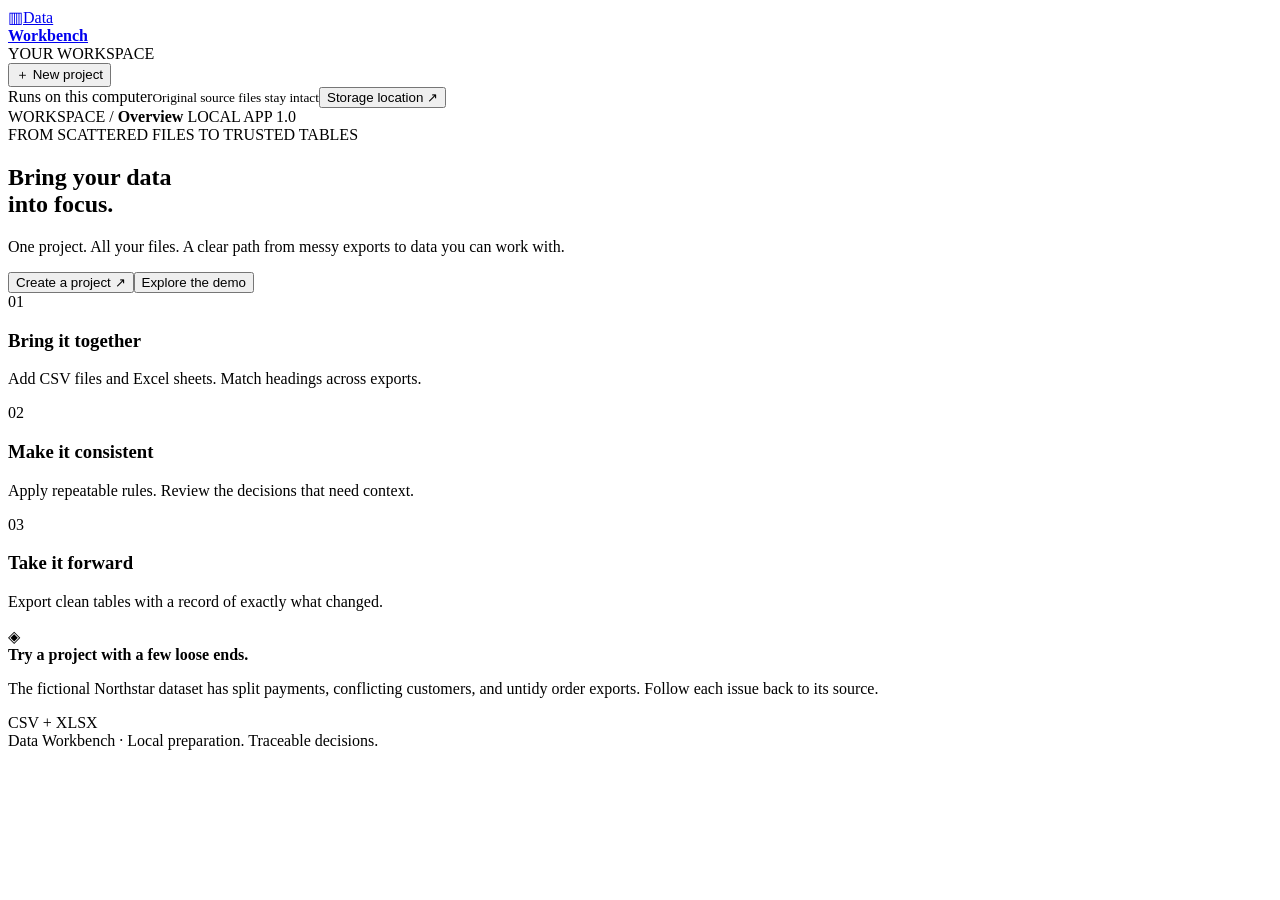
==== web/index.html @ 4376e587 "Release Data Workbench 2.0.0 with verified Excel parity and external benchmarks" ====
<!doctype html>
<html lang="en">
<head><meta charset="utf-8"><meta name="viewport" content="width=device-width,initial-scale=1"><title>Data Workbench</title><link rel="stylesheet" href="/static/style.css"><script defer src="/static/app.js"></script></head>
<body>
<aside class="sidebar"><a class="brand" href="/" aria-label="Data Workbench home"><span class="brandmark">▥</span><span>Data<br><b>Workbench</b></span></a><div class="sidebar-label">YOUR WORKSPACE</div><button id="new-project" class="new-button">＋ New project</button><nav id="projects" aria-label="Projects"></nav><div class="sidebar-bottom"><span class="local-dot"></span> Runs on this computer<small>Original source files stay intact</small><button id="storage-info" class="quiet">Storage location ↗</button></div></aside>
<main>
<header class="topbar"><span>WORKSPACE <span class="slash">/</span> <b id="breadcrumb">Overview</b></span><span class="local-pill"><i></i> LOCAL APP <span id="version">1.0</span></span></header>
<div id="notification" role="status" hidden></div>
<section id="welcome" class="welcome">
<div class="eyebrow">FROM SCATTERED FILES TO TRUSTED TABLES</div><h1>Bring your data<br>into focus.</h1><p class="lead">One project. All your files. A clear path from messy exports to data you can work with.</p>
<div class="welcome-actions"><button id="welcome-new" class="primary">Create a project <span>↗</span></button><button id="demo" class="secondary">Explore the demo</button></div>
<div class="flow"><div><span>01</span><h3>Bring it together</h3><p>Add CSV files and Excel sheets. Match headings across exports.</p></div><div><span>02</span><h3>Make it consistent</h3><p>Apply repeatable rules. Review the decisions that need context.</p></div><div><span>03</span><h3>Take it forward</h3><p>Export clean tables with a record of exactly what changed.</p></div></div>
<div class="demo-note"><span class="sample-icon">◈</span><div><b>Try a project with a few loose ends.</b><p>The fictional Northstar dataset has split payments, conflicting customers, and untidy order exports. Follow each issue back to its source.</p></div><span class="tag">CSV + XLSX</span></div>
</section>
<section id="workspace" hidden>
<div class="project-heading"><div><div class="eyebrow">PROJECT WORKSPACE</div><h1 id="project-name"></h1><p id="project-subtitle"></p></div><button id="run" class="primary">▶ Run project</button></div>
<div id="progress-panel" class="progress-panel" hidden><div><strong id="progress-label"></strong><span id="progress-number"></span></div><progress id="progress" max="100"></progress></div>
<div id="run-banner" class="banner" hidden></div>
<div class="tabs" role="tablist"><button data-tab="sources" class="active" role="tab">01 <span>Sources</span><b id="source-count">0</b></button><button data-tab="recipe" role="tab">02 <span>Recipe & relationships</span></button><button data-tab="review" role="tab">03 <span>Results & review</span><b id="review-count">—</b></button><button data-tab="export" role="tab">04 <span>Export</span></button></div>
<section id="sources-panel" class="tab-panel"><div class="section-heading"><div><h2>Your source files</h2><p>Keep related files together. Originals stay intact; cleaning happens in a new run.</p></div><span class="muted">CSV & XLSX · 50 MB per file</span></div><label id="dropzone" class="dropzone" tabindex="0"><input id="files" type="file" accept=".csv,.xlsx" multiple hidden><span class="upload-icon">↥</span><strong>Drop your files here, or <u>browse files</u></strong><span>Up to 50 files · 250 MB combined · 1 million input rows</span></label><div id="source-list" class="source-list"></div><div class="bottom-action"><p>Once your files are in place, review how they map into tables.</p><button id="open-recipe" class="secondary">Set up recipe →</button></div></section>
<section id="recipe-panel" class="tab-panel" hidden><div class="section-heading"><div><h2>A repeatable recipe</h2><p>Choose the shape of your data, then save the rules for future files.</p></div><div class="actions"><button id="suggest-recipe" class="quiet">Regenerate from sources</button><button id="save-recipe" class="primary small">Save recipe</button></div></div><div id="recipe-status" class="inline-note"></div><div id="table-editors"></div><div class="section-heading relationship-heading"><div><h2>Relationships & combined views</h2><p>Choose a base table and unique lookups. Preview row counts before approving a join.</p></div><button id="add-view" class="secondary small">＋ Combined view</button></div><div id="suggestions"></div><div id="view-editors"></div><div id="join-report"></div><div class="actions"><button id="preview-joins" class="secondary">Preview joins</button><button id="approve-joins" class="primary" hidden>Approve these relationships</button></div><details class="advanced"><summary>Advanced recipe · import / export JSON</summary><p>Recipes contain configuration only. Changes here replace the visual settings when applied.</p><textarea id="recipe-json" spellcheck="false" rows="15" aria-label="Advanced recipe JSON"></textarea><div class="actions"><button id="apply-json" class="secondary small">Apply JSON</button><button id="download-recipe" class="quiet">Download recipe</button><label class="quiet file-label">Import recipe<input id="import-recipe" type="file" accept=".json" hidden></label></div></details></section>
<section id="review-panel" class="tab-panel" hidden><div class="section-heading"><div><h2>Every record accounted for</h2><p>Accepted records are ready to use. Review issues and rerun to apply your corrections.</p></div></div><div id="metrics" class="metrics"></div><div id="file-issues"></div><div id="table-summary"></div><div class="results-toolbar"><label>Table<select id="result-table"></select></label><label>Show<select id="disposition"><option value="accepted">Accepted records</option><option value="review">Needs review</option><option value="excluded">Excluded records</option><option value="all">All records & audit</option></select></label><span id="page-label"></span><div class="actions"><button id="previous-page" class="quiet">← Previous</button><button id="next-page" class="quiet">Next →</button></div></div><div id="result-grid" class="grid-wrap"></div><p class="muted result-note">Source record numbers refer to logical CSV records or physical Excel rows. Corrections are saved separately and validated on the next run.</p></section>
<section id="export-panel" class="tab-panel" hidden><div class="section-heading"><div><h2>Ready for your next step</h2><p>Take the clean data, the decisions, and the evidence together.</p></div></div><div id="export-content"></div></section>
</section>
<footer>Data Workbench <span>·</span> Local preparation. Traceable decisions.</footer>
</main>
<dialog id="modal"><div class="modal-heading"><h2 id="modal-title"></h2><button id="close-modal" class="quiet" aria-label="Close dialog">✕</button></div><div id="modal-body"></div><div class="modal-actions"><button id="cancel-modal" class="quiet">Cancel</button><button id="confirm-modal" class="primary">Save</button></div></dialog>
</body></html>
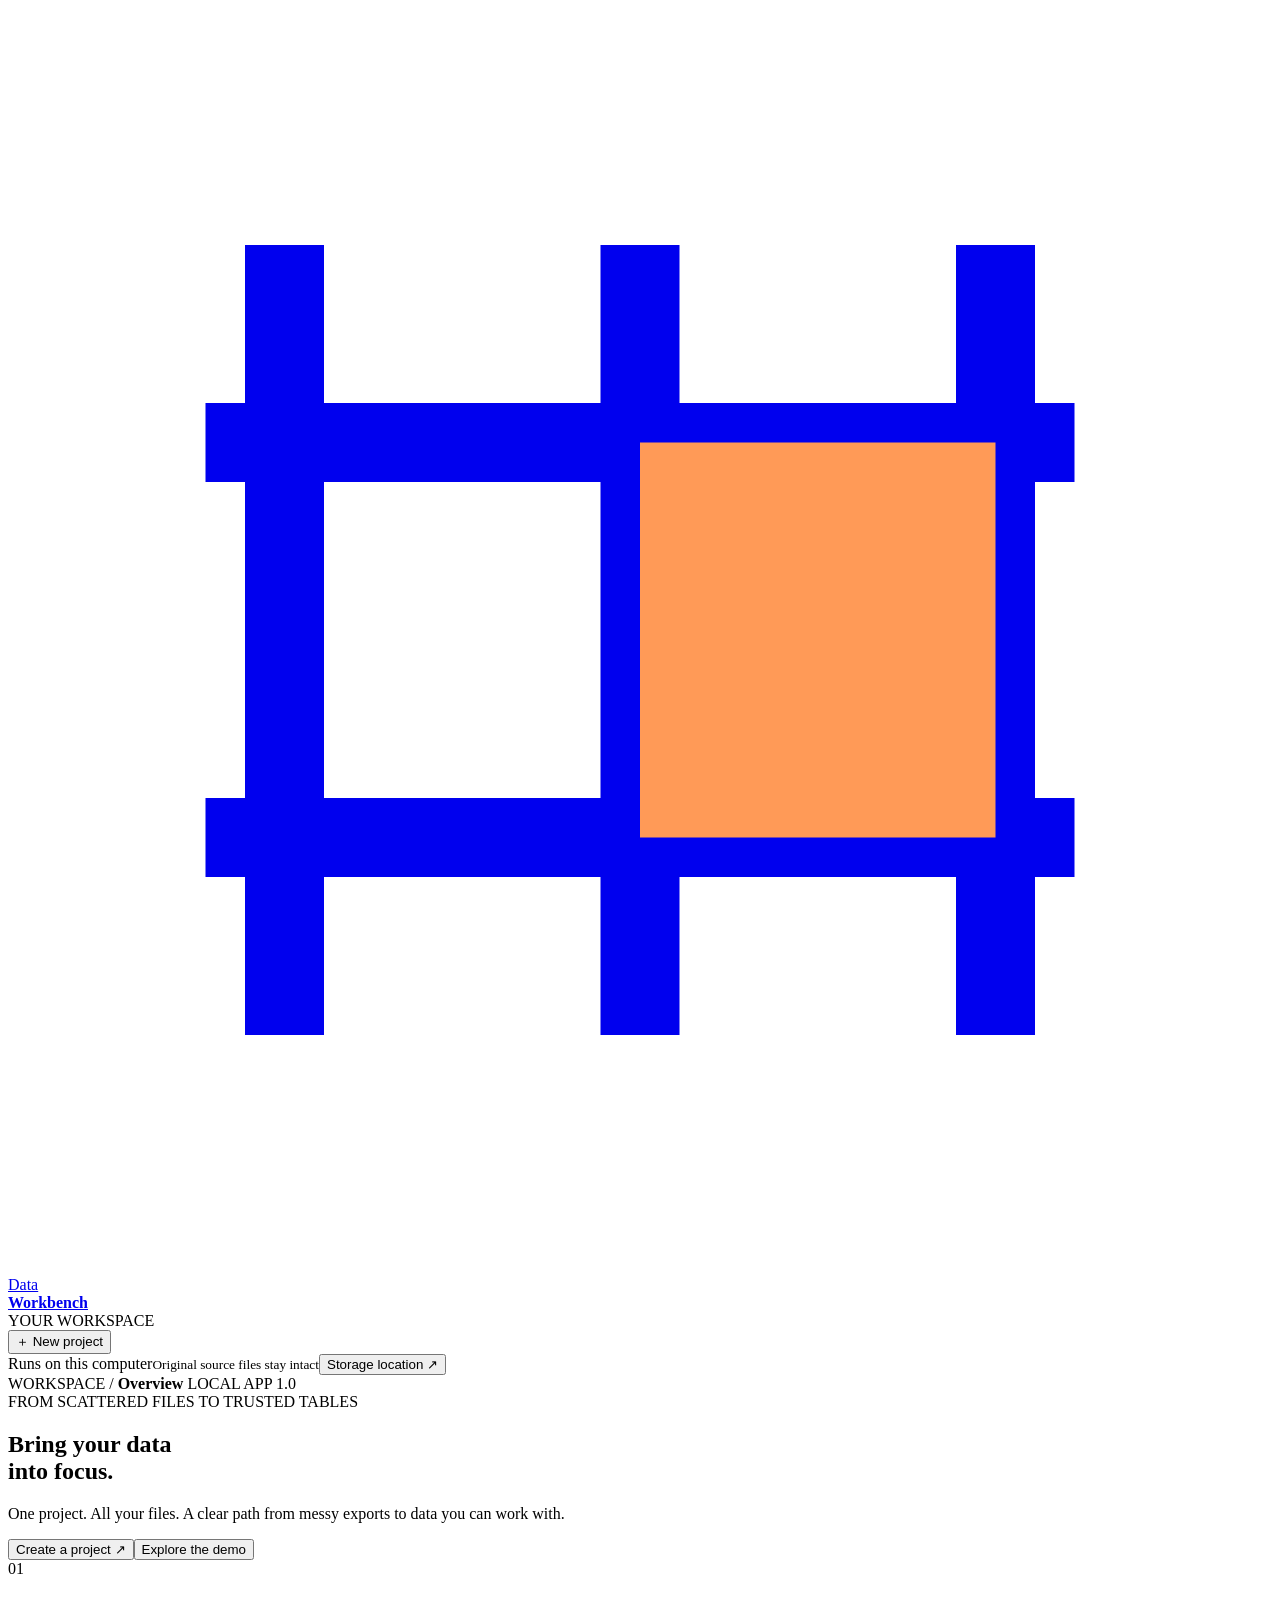
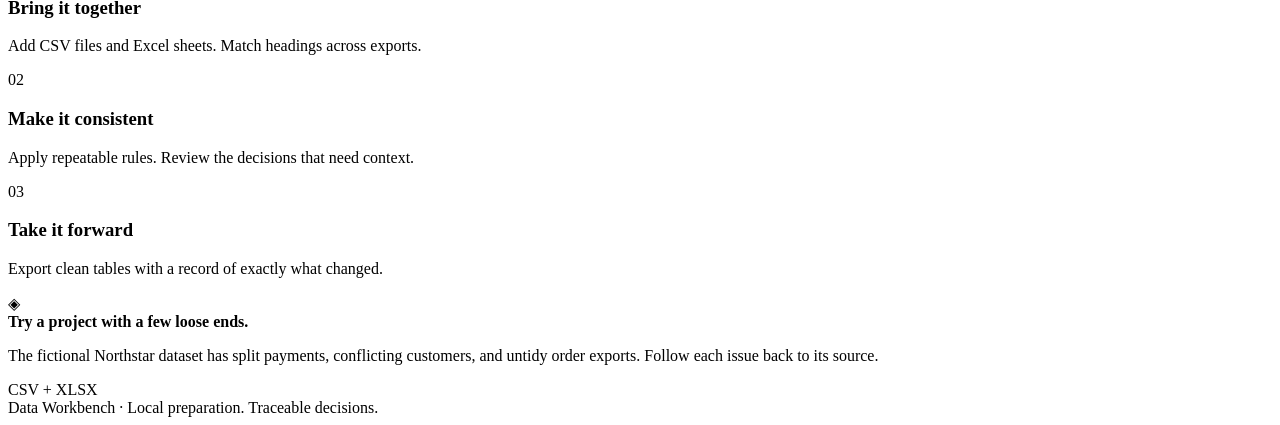
==== commit 725c2087: "Release Data Workbench 2.0.1 presentation refresh" ====
--- a/web/index.html
+++ b/web/index.html
@@ -1,28 +1,28 @@
-<!doctype html>
-<html lang="en">
-<head><meta charset="utf-8"><meta name="viewport" content="width=device-width,initial-scale=1"><title>Data Workbench</title><link rel="stylesheet" href="/static/style.css"><script defer src="/static/app.js"></script></head>
-<body>
-<aside class="sidebar"><a class="brand" href="/" aria-label="Data Workbench home"><span class="brandmark">▥</span><span>Data<br><b>Workbench</b></span></a><div class="sidebar-label">YOUR WORKSPACE</div><button id="new-project" class="new-button">＋ New project</button><nav id="projects" aria-label="Projects"></nav><div class="sidebar-bottom"><span class="local-dot"></span> Runs on this computer<small>Original source files stay intact</small><button id="storage-info" class="quiet">Storage location ↗</button></div></aside>
-<main>
-<header class="topbar"><span>WORKSPACE <span class="slash">/</span> <b id="breadcrumb">Overview</b></span><span class="local-pill"><i></i> LOCAL APP <span id="version">1.0</span></span></header>
-<div id="notification" role="status" hidden></div>
-<section id="welcome" class="welcome">
-<div class="eyebrow">FROM SCATTERED FILES TO TRUSTED TABLES</div><h1>Bring your data<br>into focus.</h1><p class="lead">One project. All your files. A clear path from messy exports to data you can work with.</p>
-<div class="welcome-actions"><button id="welcome-new" class="primary">Create a project <span>↗</span></button><button id="demo" class="secondary">Explore the demo</button></div>
-<div class="flow"><div><span>01</span><h3>Bring it together</h3><p>Add CSV files and Excel sheets. Match headings across exports.</p></div><div><span>02</span><h3>Make it consistent</h3><p>Apply repeatable rules. Review the decisions that need context.</p></div><div><span>03</span><h3>Take it forward</h3><p>Export clean tables with a record of exactly what changed.</p></div></div>
-<div class="demo-note"><span class="sample-icon">◈</span><div><b>Try a project with a few loose ends.</b><p>The fictional Northstar dataset has split payments, conflicting customers, and untidy order exports. Follow each issue back to its source.</p></div><span class="tag">CSV + XLSX</span></div>
-</section>
-<section id="workspace" hidden>
-<div class="project-heading"><div><div class="eyebrow">PROJECT WORKSPACE</div><h1 id="project-name"></h1><p id="project-subtitle"></p></div><button id="run" class="primary">▶ Run project</button></div>
-<div id="progress-panel" class="progress-panel" hidden><div><strong id="progress-label"></strong><span id="progress-number"></span></div><progress id="progress" max="100"></progress></div>
-<div id="run-banner" class="banner" hidden></div>
-<div class="tabs" role="tablist"><button data-tab="sources" class="active" role="tab">01 <span>Sources</span><b id="source-count">0</b></button><button data-tab="recipe" role="tab">02 <span>Recipe & relationships</span></button><button data-tab="review" role="tab">03 <span>Results & review</span><b id="review-count">—</b></button><button data-tab="export" role="tab">04 <span>Export</span></button></div>
-<section id="sources-panel" class="tab-panel"><div class="section-heading"><div><h2>Your source files</h2><p>Keep related files together. Originals stay intact; cleaning happens in a new run.</p></div><span class="muted">CSV & XLSX · 50 MB per file</span></div><label id="dropzone" class="dropzone" tabindex="0"><input id="files" type="file" accept=".csv,.xlsx" multiple hidden><span class="upload-icon">↥</span><strong>Drop your files here, or <u>browse files</u></strong><span>Up to 50 files · 250 MB combined · 1 million input rows</span></label><div id="source-list" class="source-list"></div><div class="bottom-action"><p>Once your files are in place, review how they map into tables.</p><button id="open-recipe" class="secondary">Set up recipe →</button></div></section>
-<section id="recipe-panel" class="tab-panel" hidden><div class="section-heading"><div><h2>A repeatable recipe</h2><p>Choose the shape of your data, then save the rules for future files.</p></div><div class="actions"><button id="suggest-recipe" class="quiet">Regenerate from sources</button><button id="save-recipe" class="primary small">Save recipe</button></div></div><div id="recipe-status" class="inline-note"></div><div id="table-editors"></div><div class="section-heading relationship-heading"><div><h2>Relationships & combined views</h2><p>Choose a base table and unique lookups. Preview row counts before approving a join.</p></div><button id="add-view" class="secondary small">＋ Combined view</button></div><div id="suggestions"></div><div id="view-editors"></div><div id="join-report"></div><div class="actions"><button id="preview-joins" class="secondary">Preview joins</button><button id="approve-joins" class="primary" hidden>Approve these relationships</button></div><details class="advanced"><summary>Advanced recipe · import / export JSON</summary><p>Recipes contain configuration only. Changes here replace the visual settings when applied.</p><textarea id="recipe-json" spellcheck="false" rows="15" aria-label="Advanced recipe JSON"></textarea><div class="actions"><button id="apply-json" class="secondary small">Apply JSON</button><button id="download-recipe" class="quiet">Download recipe</button><label class="quiet file-label">Import recipe<input id="import-recipe" type="file" accept=".json" hidden></label></div></details></section>
-<section id="review-panel" class="tab-panel" hidden><div class="section-heading"><div><h2>Every record accounted for</h2><p>Accepted records are ready to use. Review issues and rerun to apply your corrections.</p></div></div><div id="metrics" class="metrics"></div><div id="file-issues"></div><div id="table-summary"></div><div class="results-toolbar"><label>Table<select id="result-table"></select></label><label>Show<select id="disposition"><option value="accepted">Accepted records</option><option value="review">Needs review</option><option value="excluded">Excluded records</option><option value="all">All records & audit</option></select></label><span id="page-label"></span><div class="actions"><button id="previous-page" class="quiet">← Previous</button><button id="next-page" class="quiet">Next →</button></div></div><div id="result-grid" class="grid-wrap"></div><p class="muted result-note">Source record numbers refer to logical CSV records or physical Excel rows. Corrections are saved separately and validated on the next run.</p></section>
-<section id="export-panel" class="tab-panel" hidden><div class="section-heading"><div><h2>Ready for your next step</h2><p>Take the clean data, the decisions, and the evidence together.</p></div></div><div id="export-content"></div></section>
-</section>
-<footer>Data Workbench <span>·</span> Local preparation. Traceable decisions.</footer>
-</main>
-<dialog id="modal"><div class="modal-heading"><h2 id="modal-title"></h2><button id="close-modal" class="quiet" aria-label="Close dialog">✕</button></div><div id="modal-body"></div><div class="modal-actions"><button id="cancel-modal" class="quiet">Cancel</button><button id="confirm-modal" class="primary">Save</button></div></dialog>
-</body></html>
+<!doctype html>
+<html lang="en">
+<head><meta charset="utf-8"><meta name="viewport" content="width=device-width,initial-scale=1"><title>Data Workbench</title><link rel="stylesheet" href="/static/style.css"><link rel="stylesheet" href="/static/theme-tokens.css"><link rel="stylesheet" href="/static/studio.css"><script defer src="/static/app.js"></script></head>
+<body>
+<aside class="sidebar"><a class="brand" href="/" aria-label="Data Workbench home"><span class="brandmark" aria-hidden="true"><svg viewBox="0 0 32 32" fill="none"><path d="M7 6v20M16 6v20M25 6v20M5 11h22M5 21h22" stroke="currentColor" stroke-width="2"/><path d="M16 11h9v10h-9z" fill="#FF9A57"/></svg></span><span>Data<br><b>Workbench</b></span></a><div class="sidebar-label">YOUR WORKSPACE</div><button id="new-project" class="new-button">＋ New project</button><nav id="projects" aria-label="Projects"></nav><div class="sidebar-bottom"><span class="local-dot"></span> Runs on this computer<small>Original source files stay intact</small><button id="storage-info" class="quiet">Storage location ↗</button></div></aside>
+<main>
+<header class="topbar"><span>WORKSPACE <span class="slash">/</span> <b id="breadcrumb">Overview</b></span><span class="local-pill"><i></i> LOCAL APP <span id="version">1.0</span></span></header>
+<div id="notification" role="status" hidden></div>
+<section id="welcome" class="welcome">
+<div class="eyebrow">FROM SCATTERED FILES TO TRUSTED TABLES</div><h1>Bring your data<br>into focus.</h1><p class="lead">One project. All your files. A clear path from messy exports to data you can work with.</p>
+<div class="welcome-actions"><button id="welcome-new" class="primary">Create a project <span>↗</span></button><button id="demo" class="secondary">Explore the demo</button></div>
+<div class="flow"><div><span>01</span><h3>Bring it together</h3><p>Add CSV files and Excel sheets. Match headings across exports.</p></div><div><span>02</span><h3>Make it consistent</h3><p>Apply repeatable rules. Review the decisions that need context.</p></div><div><span>03</span><h3>Take it forward</h3><p>Export clean tables with a record of exactly what changed.</p></div></div>
+<div class="demo-note"><span class="sample-icon">◈</span><div><b>Try a project with a few loose ends.</b><p>The fictional Northstar dataset has split payments, conflicting customers, and untidy order exports. Follow each issue back to its source.</p></div><span class="tag">CSV + XLSX</span></div>
+</section>
+<section id="workspace" hidden>
+<div class="project-heading"><div><div class="eyebrow">PROJECT WORKSPACE</div><h1 id="project-name"></h1><p id="project-subtitle"></p></div><button id="run" class="primary">▶ Run project</button></div>
+<div id="progress-panel" class="progress-panel" hidden><div><strong id="progress-label"></strong><span id="progress-number"></span></div><progress id="progress" max="100"></progress></div>
+<div id="run-banner" class="banner" hidden></div>
+<div class="tabs" role="tablist"><button data-tab="sources" class="active" role="tab"><span class="step-number">01</span><span>Sources</span><b id="source-count">0</b></button><button data-tab="recipe" role="tab"><span class="step-number">02</span><span>Recipe & relationships</span></button><button data-tab="review" role="tab"><span class="step-number">03</span><span>Results & review</span><b id="review-count">—</b></button><button data-tab="export" role="tab"><span class="step-number">04</span><span>Export</span></button></div>
+<section id="sources-panel" class="tab-panel"><div class="section-heading"><div><h2>Your source files</h2><p>Keep related files together. Originals stay intact; cleaning happens in a new run.</p></div><span class="muted">CSV & XLSX · 50 MB per file</span></div><label id="dropzone" class="dropzone" tabindex="0"><input id="files" type="file" accept=".csv,.xlsx" multiple hidden><span class="upload-icon" aria-hidden="true"><svg viewBox="0 0 84 80" fill="none"><path d="M17 22 47 9l21 15v39L37 75 17 60Z" fill="#1B385B" stroke="#5483C5"/><path d="M25 18 55 5l21 15v39L45 71 25 56Z" fill="#152942" stroke="#72A1E9"/><path d="M25 18 45 32l31-12M45 32v39" stroke="#72A1E9"/><path d="M45 52V35m0 0-7 9m7-9 7 3" stroke="#FFAA6B" stroke-width="3" stroke-linecap="round" stroke-linejoin="round"/><path d="M17 60 5 54V24l12-5" stroke="#375A87"/></svg></span><strong>Drop your files here, or <u>browse files</u></strong><span>Up to 50 files · 250 MB combined · 1 million input rows</span></label><div id="source-list" class="source-list"></div><div class="bottom-action"><p>Once your files are in place, review how they map into tables.</p><button id="open-recipe" class="secondary">Set up recipe →</button></div></section>
+<section id="recipe-panel" class="tab-panel" hidden><div class="section-heading"><div><h2>A repeatable recipe</h2><p>Choose the shape of your data, then save the rules for future files.</p></div><div class="actions"><button id="suggest-recipe" class="quiet">Regenerate from sources</button><button id="save-recipe" class="primary small">Save recipe</button></div></div><div id="recipe-status" class="inline-note"></div><div id="table-editors"></div><div class="section-heading relationship-heading"><div><h2>Relationships & combined views</h2><p>Choose a base table and unique lookups. Preview row counts before approving a join.</p></div><button id="add-view" class="secondary small">＋ Combined view</button></div><div id="suggestions"></div><div id="view-editors"></div><div id="join-report"></div><div class="actions"><button id="preview-joins" class="secondary">Preview joins</button><button id="approve-joins" class="primary" hidden>Approve these relationships</button></div><details class="advanced"><summary>Advanced recipe · import / export JSON</summary><p>Recipes contain configuration only. Changes here replace the visual settings when applied.</p><textarea id="recipe-json" spellcheck="false" rows="15" aria-label="Advanced recipe JSON"></textarea><div class="actions"><button id="apply-json" class="secondary small">Apply JSON</button><button id="download-recipe" class="quiet">Download recipe</button><label class="quiet file-label">Import recipe<input id="import-recipe" type="file" accept=".json" hidden></label></div></details></section>
+<section id="review-panel" class="tab-panel" hidden><div class="section-heading"><div><h2>Every record accounted for</h2><p>Accepted records are ready to use. Review issues and rerun to apply your corrections.</p></div></div><div class="review-overview"><div id="reconciliation"></div><div id="metrics" class="metrics"></div></div><div id="file-issues"></div><div id="table-summary"></div><div class="results-toolbar"><label>Table<select id="result-table"></select></label><label>Show<select id="disposition"><option value="accepted">Accepted records</option><option value="review">Needs review</option><option value="excluded">Excluded records</option><option value="all">All records & audit</option></select></label><span id="page-label"></span><div class="actions"><button id="previous-page" class="quiet">← Previous</button><button id="next-page" class="quiet">Next →</button></div></div><div id="result-grid" class="grid-wrap"></div><p class="muted result-note">Source record numbers refer to logical CSV records or physical Excel rows. Corrections are saved separately and validated on the next run.</p></section>
+<section id="export-panel" class="tab-panel" hidden><div class="section-heading"><div><h2>Ready for your next step</h2><p>Take the clean data, the decisions, and the evidence together.</p></div></div><div id="export-content"></div></section>
+</section>
+<footer>Data Workbench <span>·</span> Local preparation. Traceable decisions.</footer>
+</main>
+<dialog id="modal"><div class="modal-heading"><h2 id="modal-title"></h2><button id="close-modal" class="quiet" aria-label="Close dialog">✕</button></div><div id="modal-body"></div><div class="modal-actions"><button id="cancel-modal" class="quiet">Cancel</button><button id="confirm-modal" class="primary">Save</button></div></dialog>
+</body></html>
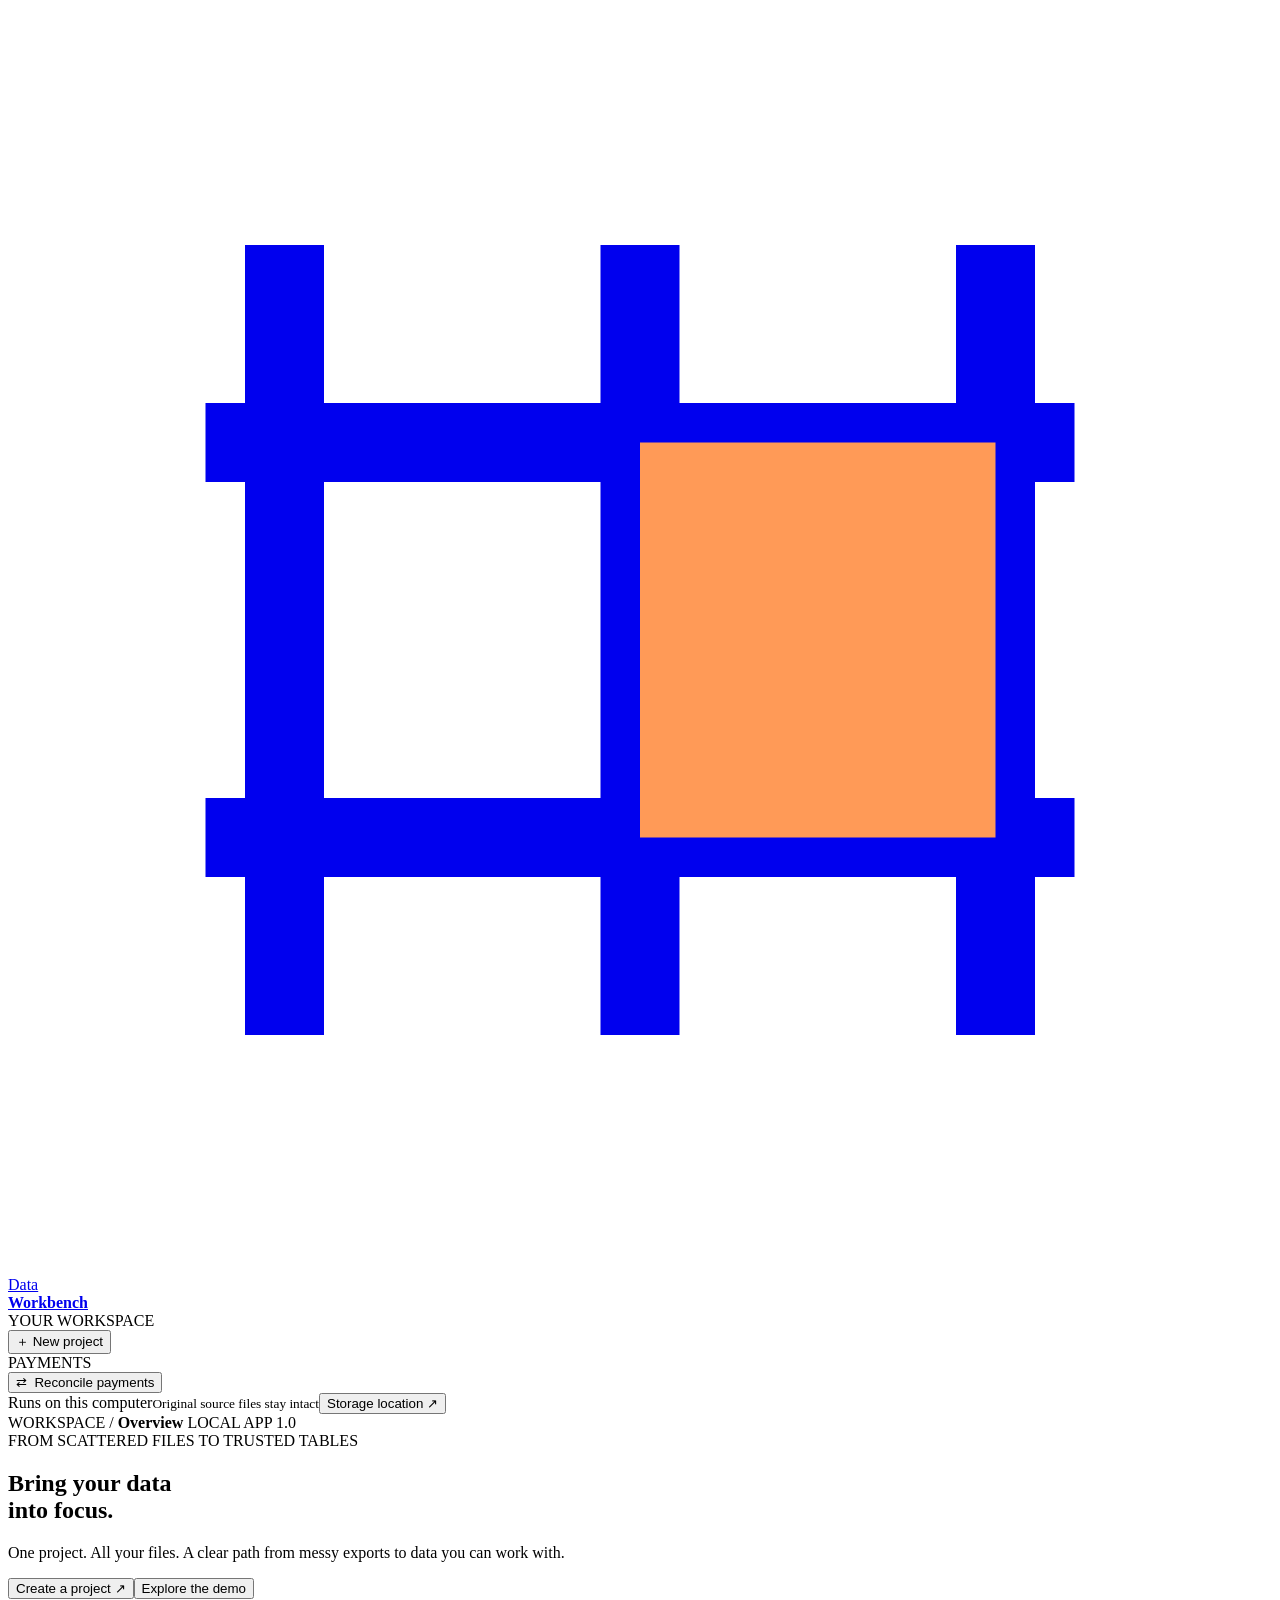
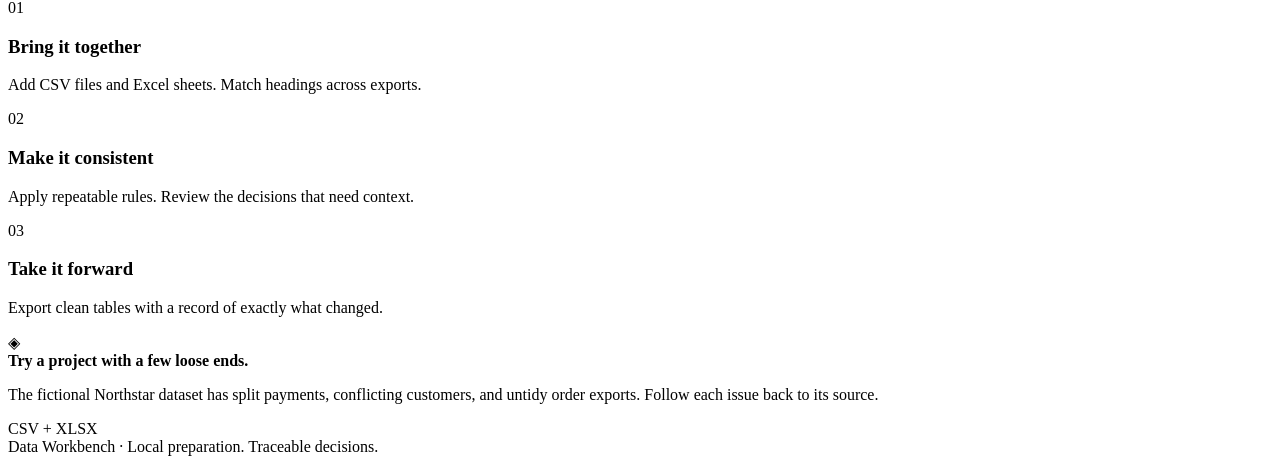
==== commit ef20f499: "Add reconciliation screens: payouts to deposits, and store orders to payments A new Reconcile paymen" ====
--- a/web/index.html
+++ b/web/index.html
@@ -1,28 +1,37 @@
-<!doctype html>
-<html lang="en">
-<head><meta charset="utf-8"><meta name="viewport" content="width=device-width,initial-scale=1"><title>Data Workbench</title><link rel="stylesheet" href="/static/style.css"><link rel="stylesheet" href="/static/theme-tokens.css"><link rel="stylesheet" href="/static/studio.css"><script defer src="/static/app.js"></script></head>
-<body>
-<aside class="sidebar"><a class="brand" href="/" aria-label="Data Workbench home"><span class="brandmark" aria-hidden="true"><svg viewBox="0 0 32 32" fill="none"><path d="M7 6v20M16 6v20M25 6v20M5 11h22M5 21h22" stroke="currentColor" stroke-width="2"/><path d="M16 11h9v10h-9z" fill="#FF9A57"/></svg></span><span>Data<br><b>Workbench</b></span></a><div class="sidebar-label">YOUR WORKSPACE</div><button id="new-project" class="new-button">＋ New project</button><nav id="projects" aria-label="Projects"></nav><div class="sidebar-bottom"><span class="local-dot"></span> Runs on this computer<small>Original source files stay intact</small><button id="storage-info" class="quiet">Storage location ↗</button></div></aside>
-<main>
-<header class="topbar"><span>WORKSPACE <span class="slash">/</span> <b id="breadcrumb">Overview</b></span><span class="local-pill"><i></i> LOCAL APP <span id="version">1.0</span></span></header>
-<div id="notification" role="status" hidden></div>
-<section id="welcome" class="welcome">
-<div class="eyebrow">FROM SCATTERED FILES TO TRUSTED TABLES</div><h1>Bring your data<br>into focus.</h1><p class="lead">One project. All your files. A clear path from messy exports to data you can work with.</p>
-<div class="welcome-actions"><button id="welcome-new" class="primary">Create a project <span>↗</span></button><button id="demo" class="secondary">Explore the demo</button></div>
-<div class="flow"><div><span>01</span><h3>Bring it together</h3><p>Add CSV files and Excel sheets. Match headings across exports.</p></div><div><span>02</span><h3>Make it consistent</h3><p>Apply repeatable rules. Review the decisions that need context.</p></div><div><span>03</span><h3>Take it forward</h3><p>Export clean tables with a record of exactly what changed.</p></div></div>
-<div class="demo-note"><span class="sample-icon">◈</span><div><b>Try a project with a few loose ends.</b><p>The fictional Northstar dataset has split payments, conflicting customers, and untidy order exports. Follow each issue back to its source.</p></div><span class="tag">CSV + XLSX</span></div>
-</section>
-<section id="workspace" hidden>
-<div class="project-heading"><div><div class="eyebrow">PROJECT WORKSPACE</div><h1 id="project-name"></h1><p id="project-subtitle"></p></div><button id="run" class="primary">▶ Run project</button></div>
-<div id="progress-panel" class="progress-panel" hidden><div><strong id="progress-label"></strong><span id="progress-number"></span></div><progress id="progress" max="100"></progress></div>
-<div id="run-banner" class="banner" hidden></div>
-<div class="tabs" role="tablist"><button data-tab="sources" class="active" role="tab"><span class="step-number">01</span><span>Sources</span><b id="source-count">0</b></button><button data-tab="recipe" role="tab"><span class="step-number">02</span><span>Recipe & relationships</span></button><button data-tab="review" role="tab"><span class="step-number">03</span><span>Results & review</span><b id="review-count">—</b></button><button data-tab="export" role="tab"><span class="step-number">04</span><span>Export</span></button></div>
-<section id="sources-panel" class="tab-panel"><div class="section-heading"><div><h2>Your source files</h2><p>Keep related files together. Originals stay intact; cleaning happens in a new run.</p></div><span class="muted">CSV & XLSX · 50 MB per file</span></div><label id="dropzone" class="dropzone" tabindex="0"><input id="files" type="file" accept=".csv,.xlsx" multiple hidden><span class="upload-icon" aria-hidden="true"><svg viewBox="0 0 84 80" fill="none"><path d="M17 22 47 9l21 15v39L37 75 17 60Z" fill="#1B385B" stroke="#5483C5"/><path d="M25 18 55 5l21 15v39L45 71 25 56Z" fill="#152942" stroke="#72A1E9"/><path d="M25 18 45 32l31-12M45 32v39" stroke="#72A1E9"/><path d="M45 52V35m0 0-7 9m7-9 7 3" stroke="#FFAA6B" stroke-width="3" stroke-linecap="round" stroke-linejoin="round"/><path d="M17 60 5 54V24l12-5" stroke="#375A87"/></svg></span><strong>Drop your files here, or <u>browse files</u></strong><span>Up to 50 files · 250 MB combined · 1 million input rows</span></label><div id="source-list" class="source-list"></div><div class="bottom-action"><p>Once your files are in place, review how they map into tables.</p><button id="open-recipe" class="secondary">Set up recipe →</button></div></section>
-<section id="recipe-panel" class="tab-panel" hidden><div class="section-heading"><div><h2>A repeatable recipe</h2><p>Choose the shape of your data, then save the rules for future files.</p></div><div class="actions"><button id="suggest-recipe" class="quiet">Regenerate from sources</button><button id="save-recipe" class="primary small">Save recipe</button></div></div><div id="recipe-status" class="inline-note"></div><div id="table-editors"></div><div class="section-heading relationship-heading"><div><h2>Relationships & combined views</h2><p>Choose a base table and unique lookups. Preview row counts before approving a join.</p></div><button id="add-view" class="secondary small">＋ Combined view</button></div><div id="suggestions"></div><div id="view-editors"></div><div id="join-report"></div><div class="actions"><button id="preview-joins" class="secondary">Preview joins</button><button id="approve-joins" class="primary" hidden>Approve these relationships</button></div><details class="advanced"><summary>Advanced recipe · import / export JSON</summary><p>Recipes contain configuration only. Changes here replace the visual settings when applied.</p><textarea id="recipe-json" spellcheck="false" rows="15" aria-label="Advanced recipe JSON"></textarea><div class="actions"><button id="apply-json" class="secondary small">Apply JSON</button><button id="download-recipe" class="quiet">Download recipe</button><label class="quiet file-label">Import recipe<input id="import-recipe" type="file" accept=".json" hidden></label></div></details></section>
-<section id="review-panel" class="tab-panel" hidden><div class="section-heading"><div><h2>Every record accounted for</h2><p>Accepted records are ready to use. Review issues and rerun to apply your corrections.</p></div></div><div class="review-overview"><div id="reconciliation"></div><div id="metrics" class="metrics"></div></div><div id="file-issues"></div><div id="table-summary"></div><div class="results-toolbar"><label>Table<select id="result-table"></select></label><label>Show<select id="disposition"><option value="accepted">Accepted records</option><option value="review">Needs review</option><option value="excluded">Excluded records</option><option value="all">All records & audit</option></select></label><span id="page-label"></span><div class="actions"><button id="previous-page" class="quiet">← Previous</button><button id="next-page" class="quiet">Next →</button></div></div><div id="result-grid" class="grid-wrap"></div><p class="muted result-note">Source record numbers refer to logical CSV records or physical Excel rows. Corrections are saved separately and validated on the next run.</p></section>
-<section id="export-panel" class="tab-panel" hidden><div class="section-heading"><div><h2>Ready for your next step</h2><p>Take the clean data, the decisions, and the evidence together.</p></div></div><div id="export-content"></div></section>
-</section>
-<footer>Data Workbench <span>·</span> Local preparation. Traceable decisions.</footer>
-</main>
-<dialog id="modal"><div class="modal-heading"><h2 id="modal-title"></h2><button id="close-modal" class="quiet" aria-label="Close dialog">✕</button></div><div id="modal-body"></div><div class="modal-actions"><button id="cancel-modal" class="quiet">Cancel</button><button id="confirm-modal" class="primary">Save</button></div></dialog>
-</body></html>
+<!doctype html>
+<html lang="en">
+<head><meta charset="utf-8"><meta name="viewport" content="width=device-width,initial-scale=1"><title>Data Workbench</title><link rel="stylesheet" href="/static/style.css"><link rel="stylesheet" href="/static/theme-tokens.css"><link rel="stylesheet" href="/static/studio.css"><script defer src="/static/app.js"></script><script defer src="/static/recon.js"></script></head>
+<body>
+<aside class="sidebar"><a class="brand" href="/" aria-label="Data Workbench home"><span class="brandmark" aria-hidden="true"><svg viewBox="0 0 32 32" fill="none"><path d="M7 6v20M16 6v20M25 6v20M5 11h22M5 21h22" stroke="currentColor" stroke-width="2"/><path d="M16 11h9v10h-9z" fill="#FF9A57"/></svg></span><span>Data<br><b>Workbench</b></span></a><div class="sidebar-label">YOUR WORKSPACE</div><button id="new-project" class="new-button">＋ New project</button><nav id="projects" aria-label="Projects"></nav><div class="sidebar-label">PAYMENTS</div><nav id="recon-nav" aria-label="Payment reconciliation"><button id="open-recon">⇄ &nbsp;Reconcile payments</button></nav><div class="sidebar-bottom"><span class="local-dot"></span> Runs on this computer<small>Original source files stay intact</small><button id="storage-info" class="quiet">Storage location ↗</button></div></aside>
+<main>
+<header class="topbar"><span>WORKSPACE <span class="slash">/</span> <b id="breadcrumb">Overview</b></span><span class="local-pill"><i></i> LOCAL APP <span id="version">1.0</span></span></header>
+<div id="notification" role="status" hidden></div>
+<section id="welcome" class="welcome">
+<div class="eyebrow">FROM SCATTERED FILES TO TRUSTED TABLES</div><h1>Bring your data<br>into focus.</h1><p class="lead">One project. All your files. A clear path from messy exports to data you can work with.</p>
+<div class="welcome-actions"><button id="welcome-new" class="primary">Create a project <span>↗</span></button><button id="demo" class="secondary">Explore the demo</button></div>
+<div class="flow"><div><span>01</span><h3>Bring it together</h3><p>Add CSV files and Excel sheets. Match headings across exports.</p></div><div><span>02</span><h3>Make it consistent</h3><p>Apply repeatable rules. Review the decisions that need context.</p></div><div><span>03</span><h3>Take it forward</h3><p>Export clean tables with a record of exactly what changed.</p></div></div>
+<div class="demo-note"><span class="sample-icon">◈</span><div><b>Try a project with a few loose ends.</b><p>The fictional Northstar dataset has split payments, conflicting customers, and untidy order exports. Follow each issue back to its source.</p></div><span class="tag">CSV + XLSX</span></div>
+</section>
+<section id="workspace" hidden>
+<div class="project-heading"><div><div class="eyebrow">PROJECT WORKSPACE</div><h1 id="project-name"></h1><p id="project-subtitle"></p></div><button id="run" class="primary">▶ Run project</button></div>
+<div id="progress-panel" class="progress-panel" hidden><div><strong id="progress-label"></strong><span id="progress-number"></span></div><progress id="progress" max="100"></progress></div>
+<div id="run-banner" class="banner" hidden></div>
+<div class="tabs" role="tablist"><button data-tab="sources" class="active" role="tab"><span class="step-number">01</span><span>Sources</span><b id="source-count">0</b></button><button data-tab="recipe" role="tab"><span class="step-number">02</span><span>Recipe & relationships</span></button><button data-tab="review" role="tab"><span class="step-number">03</span><span>Results & review</span><b id="review-count">—</b></button><button data-tab="export" role="tab"><span class="step-number">04</span><span>Export</span></button></div>
+<section id="sources-panel" class="tab-panel"><div class="section-heading"><div><h2>Your source files</h2><p>Keep related files together. Originals stay intact; cleaning happens in a new run.</p></div><span class="muted">CSV & XLSX · 50 MB per file</span></div><label id="dropzone" class="dropzone" tabindex="0"><input id="files" type="file" accept=".csv,.xlsx" multiple hidden><span class="upload-icon" aria-hidden="true"><svg viewBox="0 0 84 80" fill="none"><path d="M17 22 47 9l21 15v39L37 75 17 60Z" fill="#1B385B" stroke="#5483C5"/><path d="M25 18 55 5l21 15v39L45 71 25 56Z" fill="#152942" stroke="#72A1E9"/><path d="M25 18 45 32l31-12M45 32v39" stroke="#72A1E9"/><path d="M45 52V35m0 0-7 9m7-9 7 3" stroke="#FFAA6B" stroke-width="3" stroke-linecap="round" stroke-linejoin="round"/><path d="M17 60 5 54V24l12-5" stroke="#375A87"/></svg></span><strong>Drop your files here, or <u>browse files</u></strong><span>Up to 50 files · 250 MB combined · 1 million input rows</span></label><div id="source-list" class="source-list"></div><div class="bottom-action"><p>Once your files are in place, review how they map into tables.</p><button id="open-recipe" class="secondary">Set up recipe →</button></div></section>
+<section id="recipe-panel" class="tab-panel" hidden><div class="section-heading"><div><h2>A repeatable recipe</h2><p>Choose the shape of your data, then save the rules for future files.</p></div><div class="actions"><button id="suggest-recipe" class="quiet">Regenerate from sources</button><button id="save-recipe" class="primary small">Save recipe</button></div></div><div id="recipe-status" class="inline-note"></div><div id="table-editors"></div><div class="section-heading relationship-heading"><div><h2>Relationships & combined views</h2><p>Choose a base table and unique lookups. Preview row counts before approving a join.</p></div><button id="add-view" class="secondary small">＋ Combined view</button></div><div id="suggestions"></div><div id="view-editors"></div><div id="join-report"></div><div class="actions"><button id="preview-joins" class="secondary">Preview joins</button><button id="approve-joins" class="primary" hidden>Approve these relationships</button></div><details class="advanced"><summary>Advanced recipe · import / export JSON</summary><p>Recipes contain configuration only. Changes here replace the visual settings when applied.</p><textarea id="recipe-json" spellcheck="false" rows="15" aria-label="Advanced recipe JSON"></textarea><div class="actions"><button id="apply-json" class="secondary small">Apply JSON</button><button id="download-recipe" class="quiet">Download recipe</button><label class="quiet file-label">Import recipe<input id="import-recipe" type="file" accept=".json" hidden></label></div></details></section>
+<section id="review-panel" class="tab-panel" hidden><div class="section-heading"><div><h2>Every record accounted for</h2><p>Accepted records are ready to use. Review issues and rerun to apply your corrections.</p></div></div><div class="review-overview"><div id="reconciliation"></div><div id="metrics" class="metrics"></div></div><div id="file-issues"></div><div id="table-summary"></div><div class="results-toolbar"><label>Table<select id="result-table"></select></label><label>Show<select id="disposition"><option value="accepted">Accepted records</option><option value="review">Needs review</option><option value="excluded">Excluded records</option><option value="all">All records & audit</option></select></label><span id="page-label"></span><div class="actions"><button id="previous-page" class="quiet">← Previous</button><button id="next-page" class="quiet">Next →</button></div></div><div id="result-grid" class="grid-wrap"></div><p class="muted result-note">Source record numbers refer to logical CSV records or physical Excel rows. Corrections are saved separately and validated on the next run.</p></section>
+<section id="export-panel" class="tab-panel" hidden><div class="section-heading"><div><h2>Ready for your next step</h2><p>Take the clean data, the decisions, and the evidence together.</p></div></div><div id="export-content"></div></section>
+</section>
+<section id="recon" hidden>
+<div class="project-heading"><div><div class="eyebrow">PAYMENT RECONCILIATION</div><h1>Tie payments out to the books.</h1><p>Match processor payouts to bank deposits, or store orders to their payments. Each match states its evidence; anything uncertain goes to review, never a guess.</p></div></div>
+<div class="tabs" role="tablist"><button data-kind="payouts" class="active" role="tab"><span class="step-number">A</span><span>Payouts to bank deposits</span></button><button data-kind="orders" role="tab"><span class="step-number">B</span><span>Store orders to payments</span></button></div>
+<section class="tab-panel"><div id="recon-form"></div><div class="bottom-action"><p>Exports stay unchanged and are saved with the results.</p><button id="recon-start" class="primary">▶ Reconcile</button></div></section>
+<div id="recon-progress" class="progress-panel" hidden><div><strong>Matching records</strong></div><progress></progress></div>
+<div id="recon-result"></div>
+<div class="section-heading"><div><h2>Saved reconciliations</h2><p>Each keeps its exports unchanged, with their SHA-256 fingerprints, beside its results.</p></div></div>
+<div id="recon-history" class="source-list"></div>
+</section>
+<footer>Data Workbench <span>·</span> Local preparation. Traceable decisions.</footer>
+</main>
+<dialog id="modal"><div class="modal-heading"><h2 id="modal-title"></h2><button id="close-modal" class="quiet" aria-label="Close dialog">✕</button></div><div id="modal-body"></div><div class="modal-actions"><button id="cancel-modal" class="quiet">Cancel</button><button id="confirm-modal" class="primary">Save</button></div></dialog>
+</body></html>
